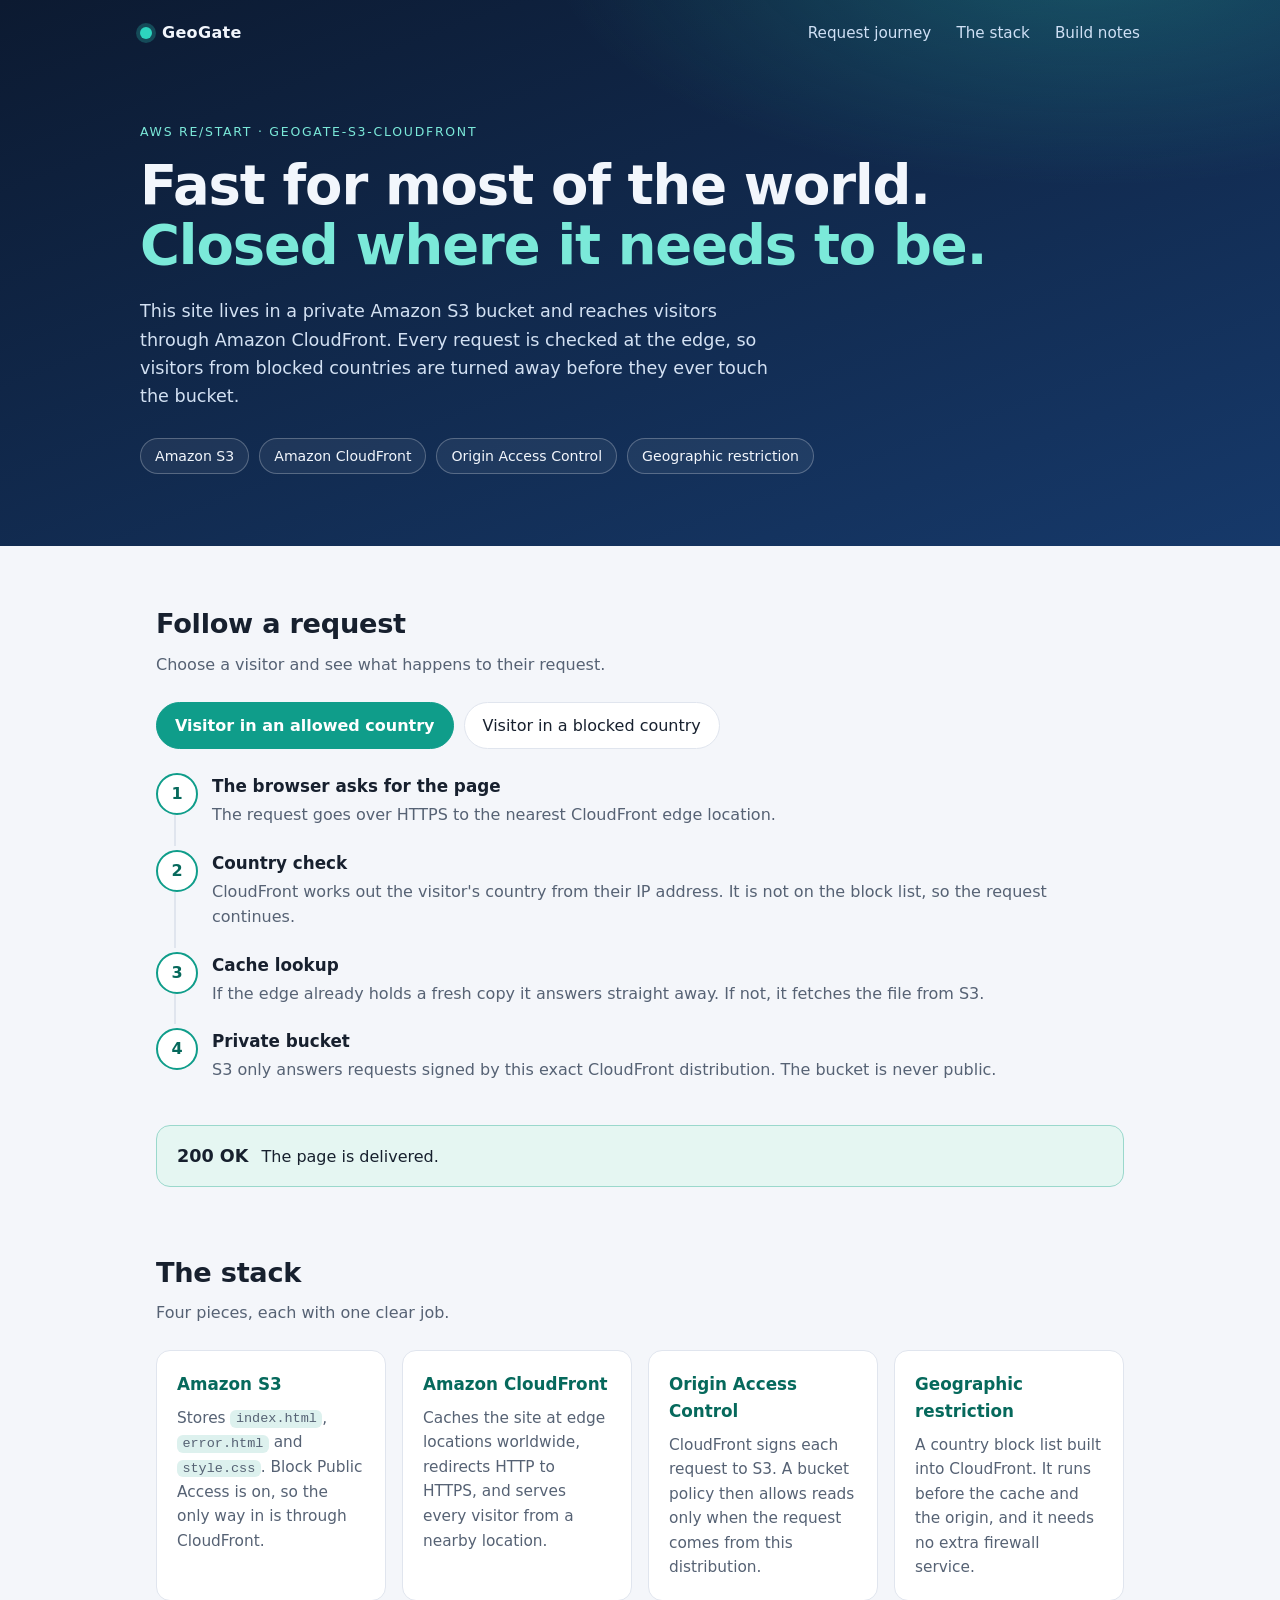
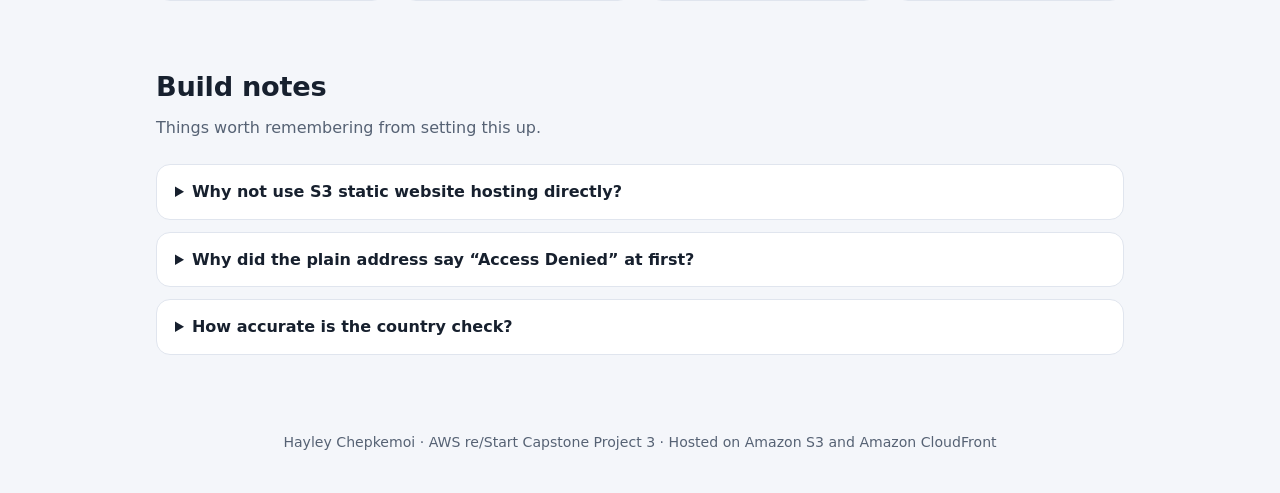
==== index.html @ 56d6d2a2 "Add files via upload" ====
<!doctype html>
<html lang="en">
<head>
  <meta charset="utf-8">
  <meta name="viewport" content="width=device-width, initial-scale=1">
  <title>GeoGate | AWS Capstone 3</title>
  <meta name="description" content="A static website on a private Amazon S3 bucket, delivered by Amazon CloudFront with country-level access control.">
  <link rel="stylesheet" href="style.css">
</head>
<body>

<header class="hero">
  <nav class="top" aria-label="Main">
    <span class="brand"><span class="dot" aria-hidden="true"></span>GeoGate</span>
    <span class="links">
      <a href="#journey">Request journey</a>
      <a href="#stack">The stack</a>
      <a href="#notes">Build notes</a>
    </span>
  </nav>
  <div class="hero-inner">
    <p class="eyebrow">AWS re/Start &middot; geogate-s3-cloudfront</p>
    <h1>Fast for most of the world.<br><span>Closed where it needs to be.</span></h1>
    <p class="lede">
      This site lives in a private Amazon S3 bucket and reaches visitors through Amazon CloudFront.
      Every request is checked at the edge, so visitors from blocked countries are turned away
      before they ever touch the bucket.
    </p>
    <ul class="chips" aria-label="Services used">
      <li>Amazon S3</li>
      <li>Amazon CloudFront</li>
      <li>Origin Access Control</li>
      <li>Geographic restriction</li>
    </ul>
  </div>
</header>

<main>

  <section id="journey">
    <h2>Follow a request</h2>
    <p class="sub">Choose a visitor and see what happens to their request.</p>

    <div class="toggle" role="group" aria-label="Choose a visitor">
      <button type="button" data-case="allowed" aria-pressed="true">Visitor in an allowed country</button>
      <button type="button" data-case="blocked" aria-pressed="false">Visitor in a blocked country</button>
    </div>

    <div class="path" data-path="allowed">
      <ol class="steps">
        <li><h3>The browser asks for the page</h3><p>The request goes over HTTPS to the nearest CloudFront edge location.</p></li>
        <li><h3>Country check</h3><p>CloudFront works out the visitor's country from their IP address. It is not on the block list, so the request continues.</p></li>
        <li><h3>Cache lookup</h3><p>If the edge already holds a fresh copy it answers straight away. If not, it fetches the file from S3.</p></li>
        <li><h3>Private bucket</h3><p>S3 only answers requests signed by this exact CloudFront distribution. The bucket is never public.</p></li>
      </ol>
      <p class="result ok"><strong>200 OK</strong> The page is delivered.</p>
    </div>

    <div class="path" data-path="blocked" hidden>
      <ol class="steps">
        <li><h3>The browser asks for the page</h3><p>The request goes over HTTPS to the nearest CloudFront edge location.</p></li>
        <li><h3>Country check</h3><p>The visitor's country is on the block list.</p></li>
        <li><h3>Stopped at the edge</h3><p>CloudFront refuses the request. S3 is never contacted, so nothing is read from the bucket.</p></li>
      </ol>
      <p class="result no"><strong>403 Forbidden</strong> &ldquo;The Amazon CloudFront distribution is configured to block access from your country.&rdquo;</p>
    </div>
  </section>

  <section id="stack">
    <h2>The stack</h2>
    <p class="sub">Four pieces, each with one clear job.</p>
    <div class="cards">
      <article class="card">
        <h3>Amazon S3</h3>
        <p>Stores <code>index.html</code>, <code>error.html</code> and <code>style.css</code>. Block Public Access is on, so the only way in is through CloudFront.</p>
      </article>
      <article class="card">
        <h3>Amazon CloudFront</h3>
        <p>Caches the site at edge locations worldwide, redirects HTTP to HTTPS, and serves every visitor from a nearby location.</p>
      </article>
      <article class="card">
        <h3>Origin Access Control</h3>
        <p>CloudFront signs each request to S3. A bucket policy then allows reads only when the request comes from this distribution.</p>
      </article>
      <article class="card">
        <h3>Geographic restriction</h3>
        <p>A country block list built into CloudFront. It runs before the cache and the origin, and it needs no extra firewall service.</p>
      </article>
    </div>
  </section>

  <section id="notes">
    <h2>Build notes</h2>
    <p class="sub">Things worth remembering from setting this up.</p>
    <details>
      <summary>Why not use S3 static website hosting directly?</summary>
      <p>That mode needs a public bucket, serves plain HTTP only, and cannot filter by country. A private bucket with Origin Access Control fixes all three.</p>
    </details>
    <details>
      <summary>Why did the plain address say &ldquo;Access Denied&rdquo; at first?</summary>
      <p>CloudFront had no default root object. Asking for <code>/</code> made S3 look for a file with an empty name. Setting the default root object to <code>index.html</code> fixed it.</p>
    </details>
    <details>
      <summary>How accurate is the country check?</summary>
      <p>CloudFront infers the country from the visitor's IP address using a third-party database. It is very good but not perfect, and a VPN changes the answer, which is exactly how the block was tested.</p>
    </details>
  </section>

</main>

<footer>
  <p>Hayley Chepkemoi &middot; AWS re/Start Capstone Project 3 &middot; Hosted on Amazon S3 and Amazon CloudFront</p>
</footer>

<script>
  (function () {
    var buttons = document.querySelectorAll('[data-case]');
    var paths = document.querySelectorAll('.path');
    buttons.forEach(function (btn) {
      btn.addEventListener('click', function () {
        var chosen = btn.getAttribute('data-case');
        buttons.forEach(function (b) { b.setAttribute('aria-pressed', b === btn ? 'true' : 'false'); });
        paths.forEach(function (p) { p.hidden = p.getAttribute('data-path') !== chosen; });
      });
    });
  })();
</script>
</body>
</html>
---- style.css ----
:root {
  --bg: #f4f6fa;
  --surface: #ffffff;
  --text: #17202e;
  --muted: #566274;
  --line: #e0e5ee;
  --accent: #0f9d8a;
  --accent-ink: #06695c;
  --on-accent: #ffffff;
  --ok-bg: #e5f6f2;
  --ok-line: #9ad8cc;
  --no-bg: #fdeee6;
  --no-line: #f0b99b;
  --no-ink: #9a3d0b;
  --hero-a: #0c1a31;
  --hero-b: #16396a;
  --radius: 14px;
}

@media (prefers-color-scheme: dark) {
  :root {
    --bg: #0b111b;
    --surface: #131b28;
    --text: #e8edf5;
    --muted: #9aa7ba;
    --line: #243044;
    --accent: #2dd4bf;
    --accent-ink: #5eead4;
    --on-accent: #06211d;
    --ok-bg: #0e2926;
    --ok-line: #1c5a51;
    --no-bg: #2a1a10;
    --no-line: #6b3a1c;
    --no-ink: #fdba74;
  }
}

* { box-sizing: border-box; }

html { scroll-behavior: smooth; }

body {
  margin: 0;
  font-family: system-ui, -apple-system, "Segoe UI", Roboto, sans-serif;
  background: var(--bg);
  color: var(--text);
  line-height: 1.6;
}

code {
  font-family: ui-monospace, SFMono-Regular, Menlo, Consolas, monospace;
  font-size: .88em;
  background: color-mix(in srgb, var(--accent) 14%, transparent);
  padding: .1em .4em;
  border-radius: 6px;
}

/* ---------- hero ---------- */
.hero {
  color: #f2f6fc;
  background:
    radial-gradient(900px 400px at 85% -10%, rgba(45, 212, 191, .28), transparent 60%),
    linear-gradient(160deg, var(--hero-a), var(--hero-b));
  padding: 0 16px 72px;
}

.top {
  max-width: 1000px;
  margin: 0 auto;
  padding: 20px 0;
  display: flex;
  justify-content: space-between;
  align-items: center;
  gap: 16px;
  flex-wrap: wrap;
}

.brand { font-weight: 700; letter-spacing: .02em; display: inline-flex; align-items: center; gap: 10px; }
.dot { width: 12px; height: 12px; border-radius: 50%; background: #2dd4bf; box-shadow: 0 0 0 4px rgba(45, 212, 191, .25); }

.links a {
  color: #cfe0f5;
  text-decoration: none;
  margin-left: 20px;
  font-size: .95rem;
}
.links a:hover, .links a:focus-visible { color: #fff; text-decoration: underline; }

.hero-inner { max-width: 1000px; margin: 56px auto 0; }

.eyebrow {
  text-transform: uppercase;
  letter-spacing: .14em;
  font-size: .78rem;
  color: #7be9d9;
  margin: 0 0 14px;
}

h1 {
  font-size: clamp(2rem, 5.2vw, 3.4rem);
  line-height: 1.12;
  margin: 0 0 20px;
  letter-spacing: -.02em;
}
h1 span { color: #7be9d9; }

.lede { max-width: 640px; font-size: 1.1rem; color: #d3e1f3; margin: 0 0 28px; }

.chips { list-style: none; padding: 0; margin: 0; display: flex; flex-wrap: wrap; gap: 10px; }
.chips li {
  padding: 6px 14px;
  border: 1px solid rgba(255, 255, 255, .25);
  border-radius: 999px;
  font-size: .88rem;
  background: rgba(255, 255, 255, .06);
}

/* ---------- content ---------- */
main { max-width: 1000px; margin: 0 auto; padding: 0 16px; }

section { padding: 56px 0 8px; }

h2 { font-size: 1.7rem; margin: 0 0 6px; letter-spacing: -.01em; }
.sub { color: var(--muted); margin: 0 0 24px; }

.toggle { display: flex; flex-wrap: wrap; gap: 10px; margin-bottom: 24px; }
.toggle button {
  font: inherit;
  padding: 10px 18px;
  border-radius: 999px;
  border: 1px solid var(--line);
  background: var(--surface);
  color: var(--text);
  cursor: pointer;
}
.toggle button:hover { border-color: var(--accent); }
.toggle button:focus-visible { outline: 3px solid var(--accent); outline-offset: 2px; }
.toggle button[aria-pressed="true"] {
  background: var(--accent);
  color: var(--on-accent);
  border-color: var(--accent);
  font-weight: 600;
}

.path[hidden] { display: none; }

.steps { list-style: none; counter-reset: step; margin: 0 0 20px; padding: 0; }
.steps li {
  counter-increment: step;
  position: relative;
  padding: 0 0 22px 56px;
}
.steps li::before {
  content: counter(step);
  position: absolute;
  left: 0; top: 0;
  width: 38px; height: 38px;
  display: grid; place-items: center;
  border-radius: 50%;
  background: var(--surface);
  border: 2px solid var(--accent);
  color: var(--accent-ink);
  font-weight: 700;
}
.steps li:not(:last-child)::after {
  content: "";
  position: absolute;
  left: 18px; top: 42px; bottom: 4px;
  width: 2px;
  background: var(--line);
}
.steps h3 { margin: 0 0 2px; font-size: 1.05rem; }
.steps p { margin: 0; color: var(--muted); }

.result {
  margin: 0;
  padding: 16px 20px;
  border-radius: var(--radius);
  border: 1px solid;
}
.result strong { display: inline-block; margin-right: 8px; font-size: 1.1rem; }
.result.ok { background: var(--ok-bg); border-color: var(--ok-line); }
.result.no { background: var(--no-bg); border-color: var(--no-line); color: var(--no-ink); }

.cards { display: grid; gap: 16px; grid-template-columns: repeat(auto-fit, minmax(220px, 1fr)); }
.card {
  background: var(--surface);
  border: 1px solid var(--line);
  border-radius: var(--radius);
  padding: 20px;
}
.card h3 { margin: 0 0 8px; font-size: 1.05rem; color: var(--accent-ink); }
.card p { margin: 0; color: var(--muted); font-size: .96rem; }

details {
  background: var(--surface);
  border: 1px solid var(--line);
  border-radius: var(--radius);
  padding: 14px 18px;
  margin-bottom: 12px;
}
summary { cursor: pointer; font-weight: 600; }
summary:focus-visible { outline: 3px solid var(--accent); outline-offset: 4px; border-radius: 4px; }
details p { margin: 10px 0 0; color: var(--muted); }

footer {
  text-align: center;
  color: var(--muted);
  font-size: .88rem;
  padding: 56px 16px 40px;
}
footer p { margin: 0; }

/* ---------- error page ---------- */
.err {
  min-height: 100vh;
  display: grid;
  place-items: center;
  padding: 24px 16px;
  background:
    radial-gradient(800px 400px at 80% -10%, rgba(45, 212, 191, .22), transparent 60%),
    linear-gradient(160deg, var(--hero-a), var(--hero-b));
}
.err-card {
  max-width: 520px;
  background: var(--surface);
  border-radius: var(--radius);
  padding: 36px 32px;
  text-align: center;
  box-shadow: 0 10px 40px rgba(0, 0, 0, .35);
}
.err-card .code { font-size: 3.2rem; font-weight: 800; color: var(--accent-ink); margin: 0; letter-spacing: -.02em; }
.err-card h1 { font-size: 1.5rem; color: var(--text); margin: 4px 0 12px; }
.err-card p { color: var(--muted); margin: 0 0 20px; }
.err-card a {
  display: inline-block;
  padding: 10px 20px;
  border-radius: 999px;
  background: var(--accent);
  color: var(--on-accent);
  text-decoration: none;
  font-weight: 600;
}

@media (max-width: 560px) {
  .links a { margin: 0 16px 0 0; }
  .hero-inner { margin-top: 36px; }
  .steps li { padding-left: 50px; }
}

@media (prefers-reduced-motion: reduce) {
  html { scroll-behavior: auto; }
}
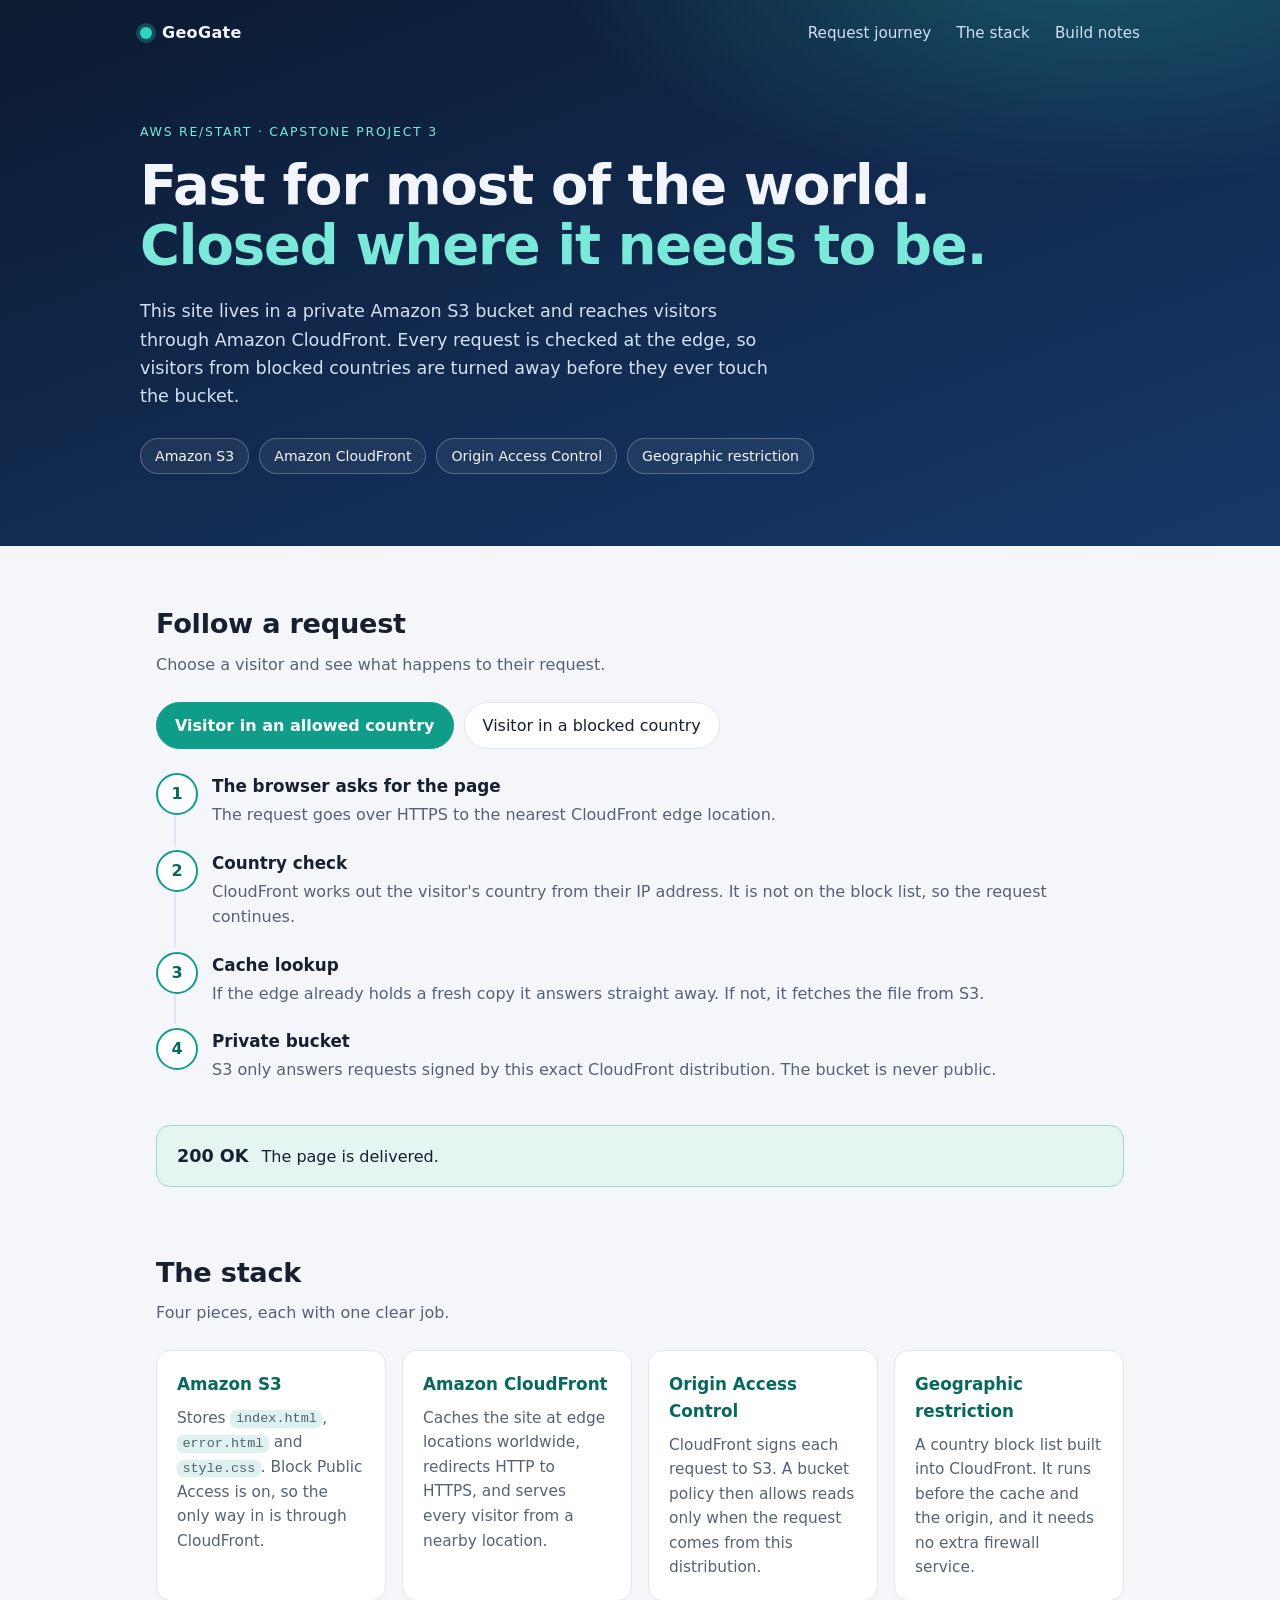
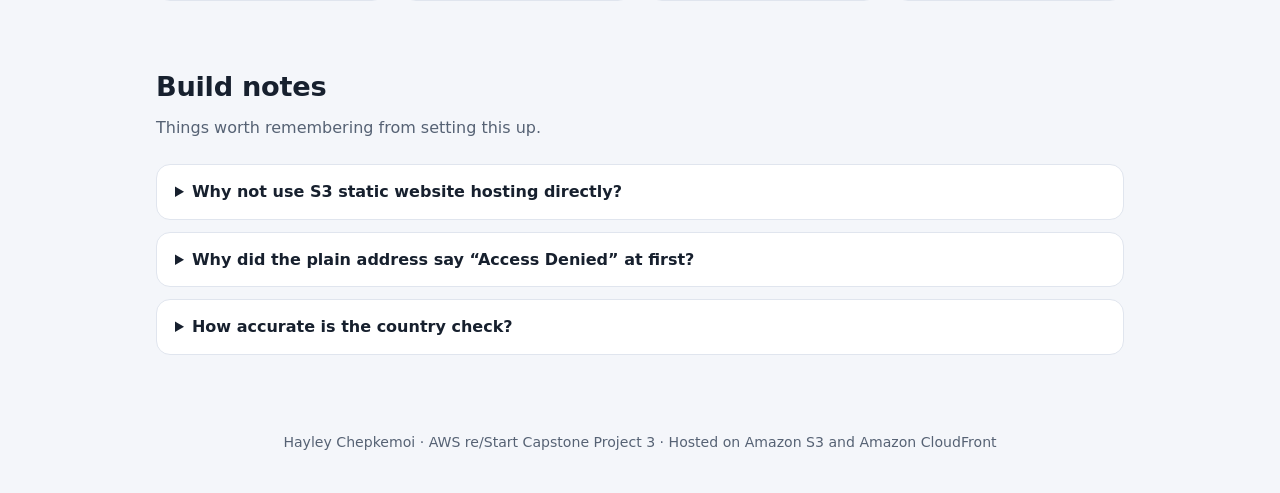
==== commit 26d266e1: "Add files via upload" ====
--- a/index.html
+++ b/index.html
@@ -19,7 +19,7 @@
     </span>
   </nav>
   <div class="hero-inner">
-    <p class="eyebrow">AWS re/Start &middot; geogate-s3-cloudfront</p>
+    <p class="eyebrow">AWS re/Start &middot; Capstone Project 3</p>
     <h1>Fast for most of the world.<br><span>Closed where it needs to be.</span></h1>
     <p class="lede">
       This site lives in a private Amazon S3 bucket and reaches visitors through Amazon CloudFront.
